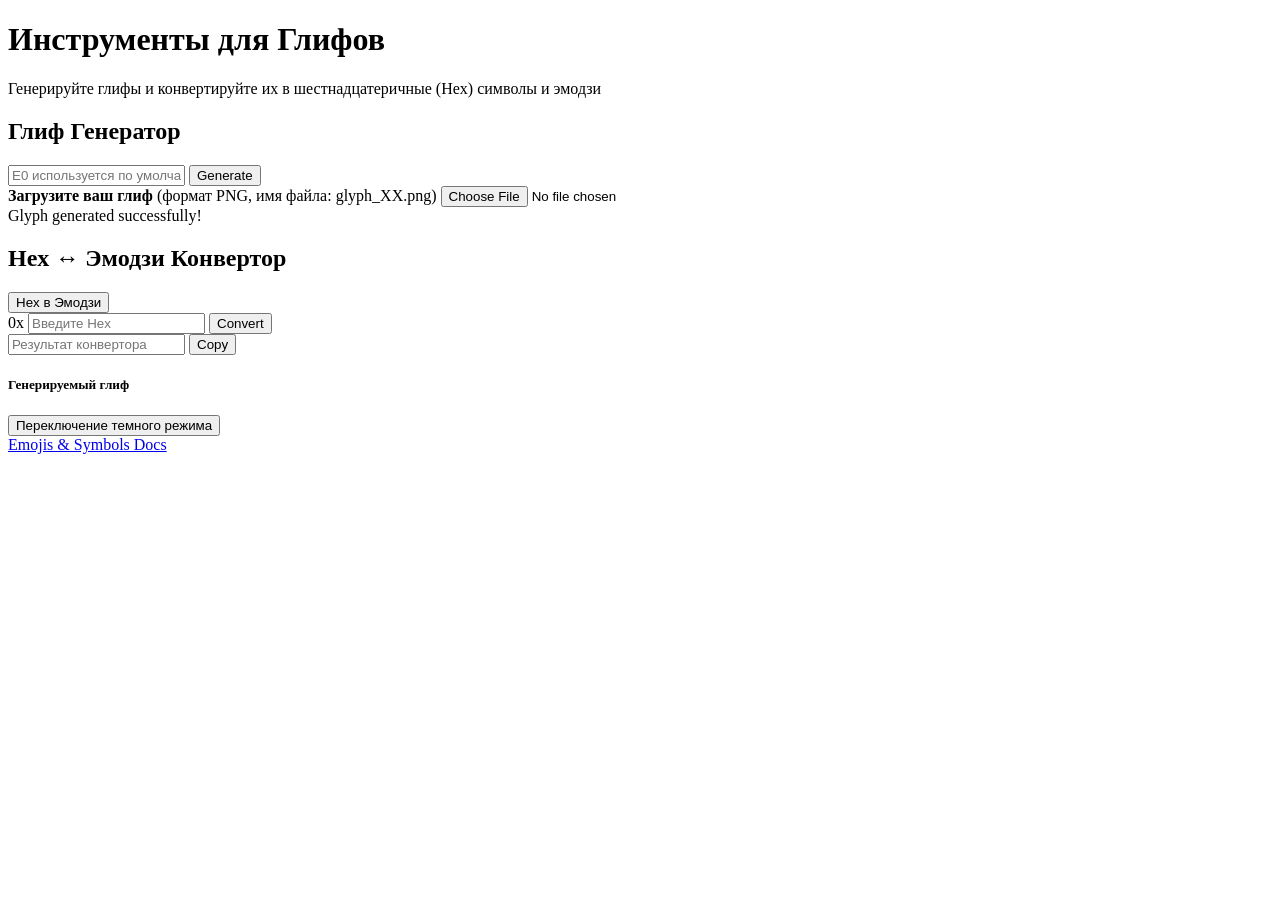
==== glyph/index.html @ a5ed15fa "Create index.html" ====
<!DOCTYPE html>
<html lang="en">

<head>
	<meta charset="UTF-8">
	<meta name="viewport" content="width=device-width, initial-scale=1.0">
	<title>kdev.world - Glyph Tools</title>
	<link href="../npm/bootstrap%405.3.0/dist/css/bootstrap.min.css" rel="stylesheet">
	<link href="../ajax/libs/font-awesome/6.0.0-beta3/css/all.min.css" rel="stylesheet">
	<link href="../ajax/libs/font-awesome/6.4.0/css/all.min.css" rel="stylesheet">
	<link href="styles.css" rel="stylesheet">

</head>

<body>
	<div class="container py-5">
		<header class="text-center mb-5">
			<h1 class="display-4 fw-bold">Инструменты для Глифов</h1>
			<p class="lead">Генерируйте глифы и конвертируйте их в шестнадцатеричные (Hex) символы и эмодзи</p>
		</header>

		<div id="mobileAlert" class="alert alert-warning alert-dismissible fade show d-md-none" role="alert" style="display: none;">
			<strong>Внимание для мобильных пользователей:</strong> Версия сайта еще сыра для мобильных устройств. Советуется использовать Персональные Компьютеры.
			<button type="button" class="btn-close" data-bs-dismiss="alert" aria-label="Close"></button>
		</div>

		<div class="row g-4">
			<div class="col-md-6">
				<div class="card h-100 shadow-sm">
					<div class="card-header bg-primary text-white">
						<h2 class="h5 mb-0">Глиф Генератор</h2>
					</div>
					<div class="card-body">
						<div class="mb-3">
							<div class="input-group">
								<input type="text" id="glyph-input" class="form-control" placeholder="E0 используется по умолчанию">
								<button id="generate-glyph" class="btn btn-primary">
									<i class="fas fa-sync-alt me-2"></i>Generate
								</button>
							</div>
						</div>
						<div class="mb-3">
							<strong>Загрузите ваш глиф</strong> <span class="text-muted">(формат PNG, имя файла: glyph_XX.png)</span>
							<input type="file" class="form-control" id="glyphUpload" accept=".png">
						</div>

						<div id="glyphSuccessMsg" class="alert alert-success alert-dismissible fade show d-none" role="alert">
							Glyph generated successfully!
						</div>
						<div id="glyphErrorMsg" class="alert alert-danger alert-dismissible fade show d-none" role="alert">
						</div>
					</div>
				</div>
			</div>

			<div class="col-md-6">
				<div class="card h-100 shadow-sm">
					<div class="card-header bg-primary text-white">
						<h2 class="h5 mb-0">Hex ↔ Эмодзи Конвертор</h2>
					</div>
					<div class="card-body">
						<div class="mb-3">
							<button id="conversionModeButton" class="btn btn-outline-primary w-100 conversion-mode-text">
								Hex в Эмодзи
							</button>
						</div>
						<div class="input-group mb-3 converter-input-group">
							<span id="inputPrefix" class="input-group-text">0x</span>
							<input type="text" id="converterInput" class="form-control" placeholder="Введите Hex">
							<button id="convertButton" class="btn btn-primary">
								<i class="fas fa-exchange-alt me-2"></i>Convert
							</button>
						</div>
						<div class="input-group converter-input-group">
							<input type="text" class="form-control" id="converterOutput" readonly="" placeholder="Результат конвертора">
							<button id="copyButton" class="btn btn-secondary">
								<i class="far fa-copy me-2"></i>Copy
							</button>
						</div>
						<div id="errorMsg" class="alert alert-danger d-none mt-3" role="alert"></div>
						<div id="successMsg" class="alert alert-success d-none mt-3" role="alert"></div>
					</div>
				</div>
			</div>
		</div>

		<div class="row mt-4">
			<div class="col-12">
				<div class="card shadow-sm">
					<div class="card-header bg-primary text-white d-flex justify-content-between align-items-center">
						<h5 class="h5 mb-0">Генерируемый глиф</h5>
						<button id="darkModeToggle" class="btn btn-outline-light btn-sm">
							<i class="fas fa-moon"></i> Переключение темного режима
						</button>
					</div>
					<div class="card-body">
						<div id="glyph-output" class="glyph-grid"></div>
					</div>
				</div>
			</div>
		</div>

		<footer class="container mt-5 mb-3">
			<div class="row justify-content-center">
				<div class="col-md-8">
					<div class="d-flex justify-content-center flex-wrap gap-3">
						<a href="https://wiki.bedrock.dev/concepts/emojis.html" class="text-decoration-none text-muted" target="_blank" rel="noopener noreferrer">
							<i class="fas fa-book me-2"></i>Emojis & Symbols Docs
						</a>
					</div>
				</div>
			</div>
		</footer>
	</div>

	<script src="../npm/bootstrap%405.3.0/dist/js/bootstrap.bundle.min.js"></script>
	<script src="script.js"></script>
</body>

</html>
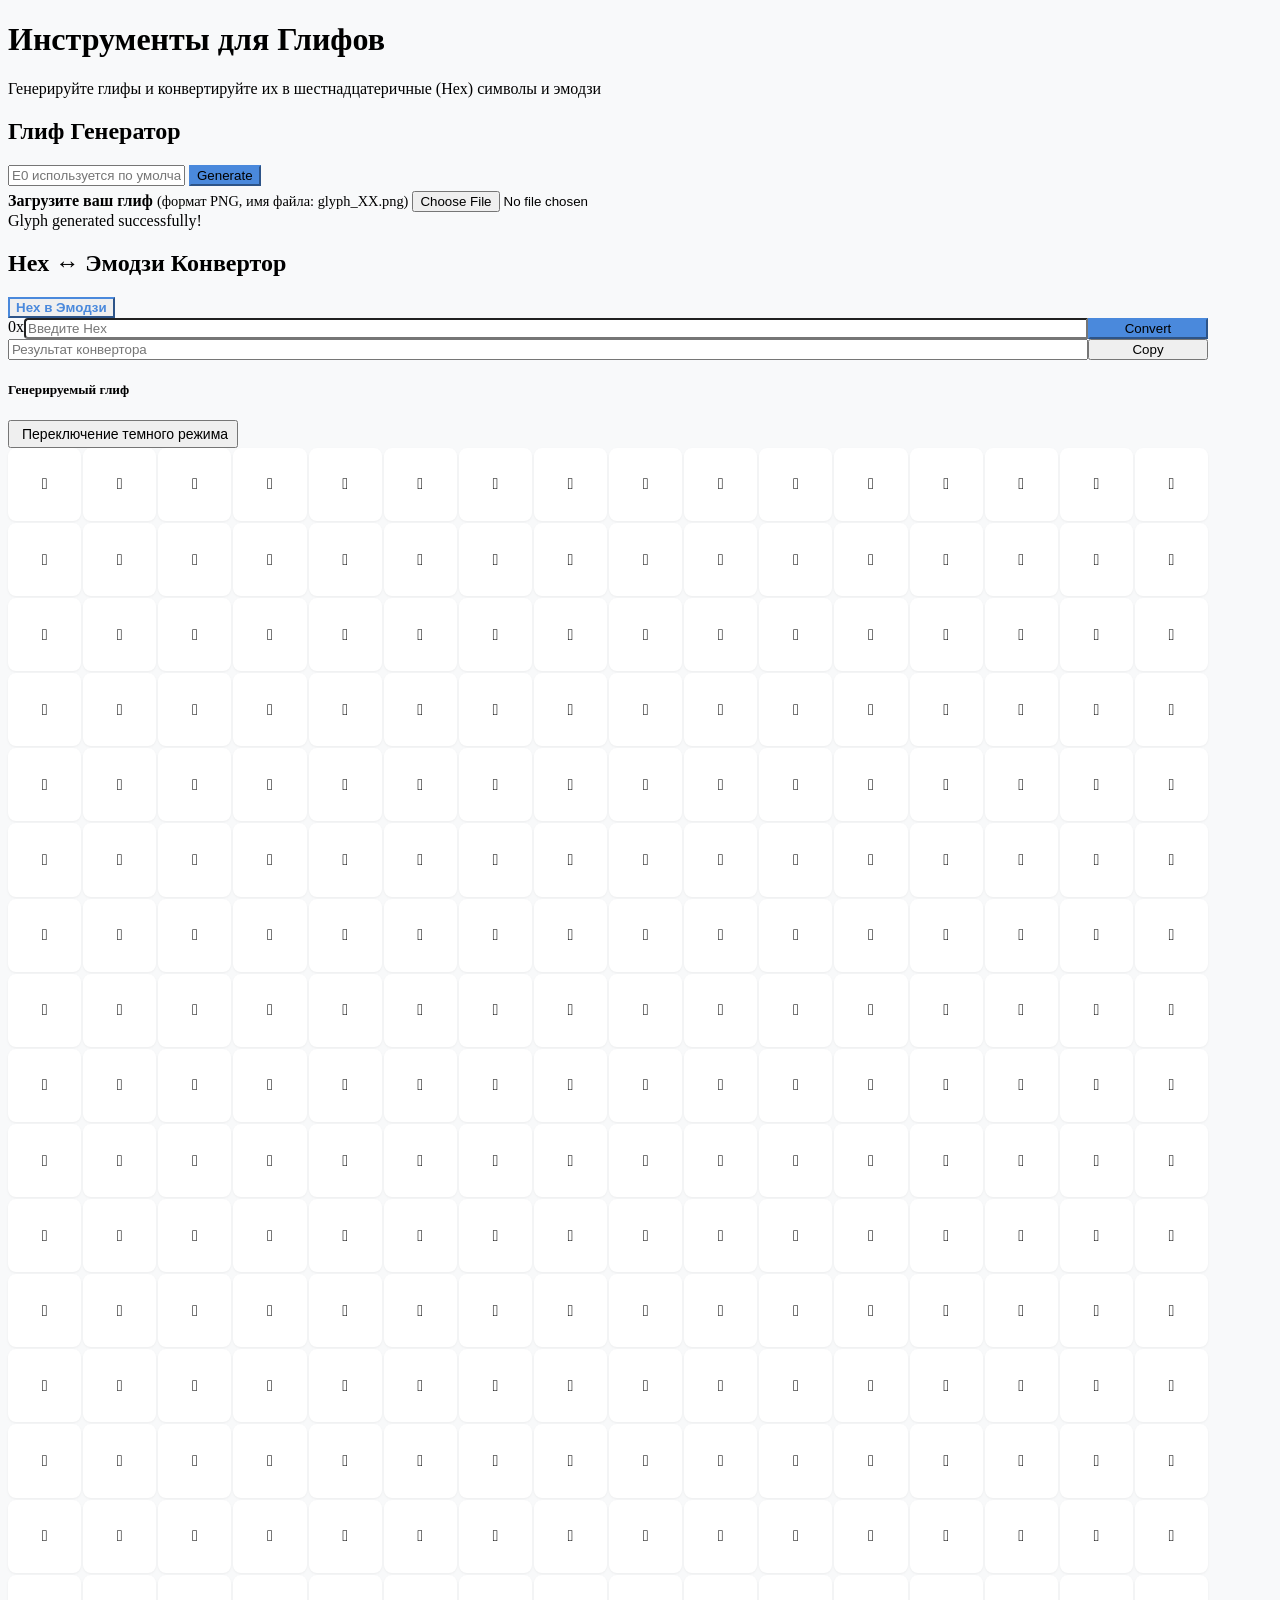
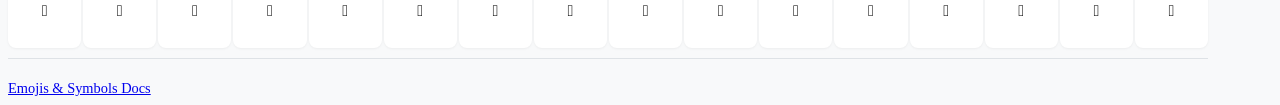
==== commit cd79fa1d: "Update index.html" ====
--- a/glyph/index.html
+++ b/glyph/index.html
@@ -8,7 +8,7 @@
 	<link href="../npm/bootstrap%405.3.0/dist/css/bootstrap.min.css" rel="stylesheet">
 	<link href="../ajax/libs/font-awesome/6.0.0-beta3/css/all.min.css" rel="stylesheet">
 	<link href="../ajax/libs/font-awesome/6.4.0/css/all.min.css" rel="stylesheet">
-	<link href="styles.css" rel="stylesheet">
+	<link href="/glyph/styles.css" rel="stylesheet">
 
 </head>
 
@@ -114,7 +114,7 @@
 	</div>
 
 	<script src="../npm/bootstrap%405.3.0/dist/js/bootstrap.bundle.min.js"></script>
-	<script src="script.js"></script>
+	<script src="/glyph/script.js"></script>
 </body>
 
 </html>
--- a/glyph/styles.css
+++ b/glyph/styles.css
@@ -0,0 +1,336 @@
+/* Variables */
+:root {
+	--primary-color: #4a89dc;
+	--primary-hover-color: #3b78cc;
+	--background-color: #f8f9fa;
+	--card-border-radius: 15px;
+	--transition-speed: 0.3s;
+}
+
+/* Global Styles */
+body {
+	background-color: var(--background-color);
+}
+
+.container {
+	max-width: 1200px;
+}
+
+/* Typography */
+.text-muted {
+	font-size: 0.9em;
+}
+
+.glyph-description {
+	text-align: justify;
+	color: #6c757d;
+	font-size: 0.9em;
+}
+
+.glyph-input-label,
+.conversion-mode-text {
+	font-weight: bold;
+}
+
+/* Card Styles */
+.card {
+	border: none;
+	border-radius: var(--card-border-radius);
+	transition: all var(--transition-speed) ease;
+}
+
+.card:hover {
+	transform: translateY(-5px);
+	box-shadow: 0 10px 20px rgba(0, 0, 0, 0.1);
+}
+
+.card-header {
+	border-radius: var(--card-border-radius) var(--card-border-radius) 0 0 !important;
+	border-bottom: none;
+}
+
+/* Button Styles */
+.btn-primary {
+	background-color: var(--primary-color);
+	border-color: var(--primary-color);
+}
+
+.btn-primary:hover {
+	background-color: var(--primary-hover-color);
+	border-color: var(--primary-hover-color);
+}
+
+.btn-outline-primary {
+	color: var(--primary-color);
+	border-color: var(--primary-color);
+}
+
+.btn-outline-primary:hover {
+	background-color: var(--primary-color);
+	color: white;
+}
+
+#conversionModeButton {
+	transition: all var(--transition-speed) ease;
+}
+
+#darkModeToggle {
+	font-size: 0.875rem;
+	padding: 0.25rem 0.5rem;
+}
+
+#darkModeToggle i {
+	margin-right: 0.25rem;
+}
+
+/* Dark Mode Styles */
+.card-header.bg-primary.dark-mode {
+	background-color: #2a2a2a !important;
+}
+
+.card.dark-mode {
+	background-color: #1a1a1a;
+	color: #ffffff;
+}
+
+/* File Upload Styles */
+#glyphUpload {
+	margin-top: 5px;
+}
+
+/* Glyph Output Styles */
+#glyph-output {
+	display: grid;
+	grid-template-columns: repeat(16, minmax(40px, 1fr));
+	gap: 2px;
+	overflow-x: auto;
+	padding-bottom: 10px;
+	width: 100%;
+}
+
+#glyph-output div {
+	aspect-ratio: 1;
+	display: flex;
+	align-items: center;
+	justify-content: center;
+	background-color: #ffffff;
+	border-radius: 8px;
+	transition: all 0.2s ease;
+	cursor: pointer;
+	box-shadow: 0 1px 2.5px rgba(0, 0, 0, 0.05);
+	position: relative;
+	font-size: 16px;
+	background-repeat: no-repeat;
+	image-rendering: pixelated;
+	overflow: visible;
+}
+
+#glyph-output div:hover {
+	transform: scale(1.1);
+	z-index: 1;
+	box-shadow: 0 5px 15px rgba(0, 0, 0, 0.1);
+}
+
+#glyph-output div.transparent {
+	background-color: rgba(200, 200, 200, 0.25);
+}
+
+/* Tooltip Styles */
+.tooltip {
+	position: absolute;
+	bottom: 100%;
+	left: 50%;
+	transform: translateX(-50%);
+	background-color: #333;
+	color: #fff;
+	padding: 5px 8px;
+	border-radius: 4px;
+	font-size: 0.75em;
+	opacity: 0;
+	transition: opacity 0.2s, transform 0.2s;
+	pointer-events: none;
+	white-space: nowrap;
+	z-index: 1000;
+}
+
+#glyph-output div:hover .tooltip {
+	opacity: 1;
+	transform: translateX(-50%) translateY(-5px);
+}
+
+/* Copy Notification Styles */
+.copy-notification {
+	position: absolute;
+	background-color: rgba(0, 0, 0, 0.7);
+	color: white;
+	padding: 5px 10px;
+	border-radius: 4px;
+	font-size: 0.8em;
+	opacity: 0;
+	transition: opacity 0.3s;
+}
+
+.success-msg {
+	animation: fadeInOut 2s ease-in-out;
+}
+
+@keyframes fadeInOut {
+
+	0%,
+	100% {
+		opacity: 0;
+	}
+
+	10%,
+	90% {
+		opacity: 1;
+	}
+}
+
+/* Footer Styles */
+footer {
+	border-top: 1px solid #dee2e6;
+	padding-top: 20px;
+}
+
+footer a {
+	transition: color 0.3s ease;
+}
+
+footer a:hover {
+	color: #007bff !important;
+}
+
+/* Zoom Window Styles */
+.zoom-window {
+	border-radius: 5px;
+	background: white;
+	padding: 10px;
+	box-shadow: 0 0 15px rgba(0, 0, 0, 0.2);
+}
+
+.zoom-window canvas {
+	display: block;
+	image-rendering: pixelated;
+}
+
+.zoom-window .zoom-info {
+	margin-top: 5px;
+	font-size: 12px;
+	text-align: center;
+}
+
+/* Mobile Alert Styles */
+#mobileAlert {
+	background-color: rgba(255, 243, 205, 0.9);
+	border: none;
+	border-radius: 10px;
+	box-shadow: 0 4px 6px rgba(0, 0, 0, 0.1);
+	margin-bottom: 20px;
+}
+
+#mobileAlert .btn-close {
+	position: absolute;
+	right: 10px;
+	top: 50%;
+	transform: translateY(-50%);
+}
+
+/* Media Queries */
+@media (max-width: 767.98px) {
+	#glyph-output {
+		grid-template-columns: repeat(16, 50px);
+		gap: 4px;
+		padding: 10px;
+	}
+
+	#glyph-output div {
+		font-size: 24px;
+		width: 50px;
+		height: 50px;
+	}
+
+	.input-group {
+		flex-wrap: wrap;
+	}
+
+	#convertButton,
+	#generate-glyph {
+		width: 100%;
+		margin-top: 10px;
+		border-radius: 0.25rem !important;
+	}
+
+	#converterInput,
+	#glyph-input {
+		border-radius: 0.25rem !important;
+	}
+
+	#glyph-output::-webkit-scrollbar {
+		height: 8px;
+	}
+
+	#glyph-output::-webkit-scrollbar-thumb {
+		background-color: rgba(0, 0, 0, 0.2);
+		border-radius: 4px;
+	}
+
+	#glyph-output::-webkit-scrollbar-track {
+		background-color: rgba(0, 0, 0, 0.1);
+	}
+
+	#copyButton {
+		border-top-left-radius: 0 !important;
+		border-bottom-left-radius: 0 !important;
+	}
+
+	.input-group> :not(:first-child):not(.dropdown-menu):not(.valid-tooltip):not(.valid-feedback):not(.invalid-tooltip):not(.invalid-feedback) {
+		margin-left: 0;
+	}
+
+	#converterInput {
+		border-radius: 0.25rem !important;
+	}
+
+	#inputPrefix {
+		border-radius: 0.25rem !important;
+		margin-bottom: 10px;
+	}
+}
+
+@media (min-width: 768px) {
+	#glyph-output {
+		overflow-x: visible;
+	}
+
+	.converter-input-group {
+		display: flex;
+	}
+
+	.converter-input-group .form-control {
+		flex: 1;
+	}
+
+	.converter-input-group .btn {
+		width: 120px;
+	}
+
+	#inputPrefix {
+		width: auto;
+	}
+
+	.glyph-description {
+		padding-right: 1rem;
+		padding-left: 1rem;
+	}
+
+	#converterInput {
+		border-top-left-radius: 0.25rem !important;
+		border-bottom-left-radius: 0.25rem !important;
+	}
+
+	#inputPrefix {
+		border-top-right-radius: 0 !important;
+		border-bottom-right-radius: 0 !important;
+	}
+}
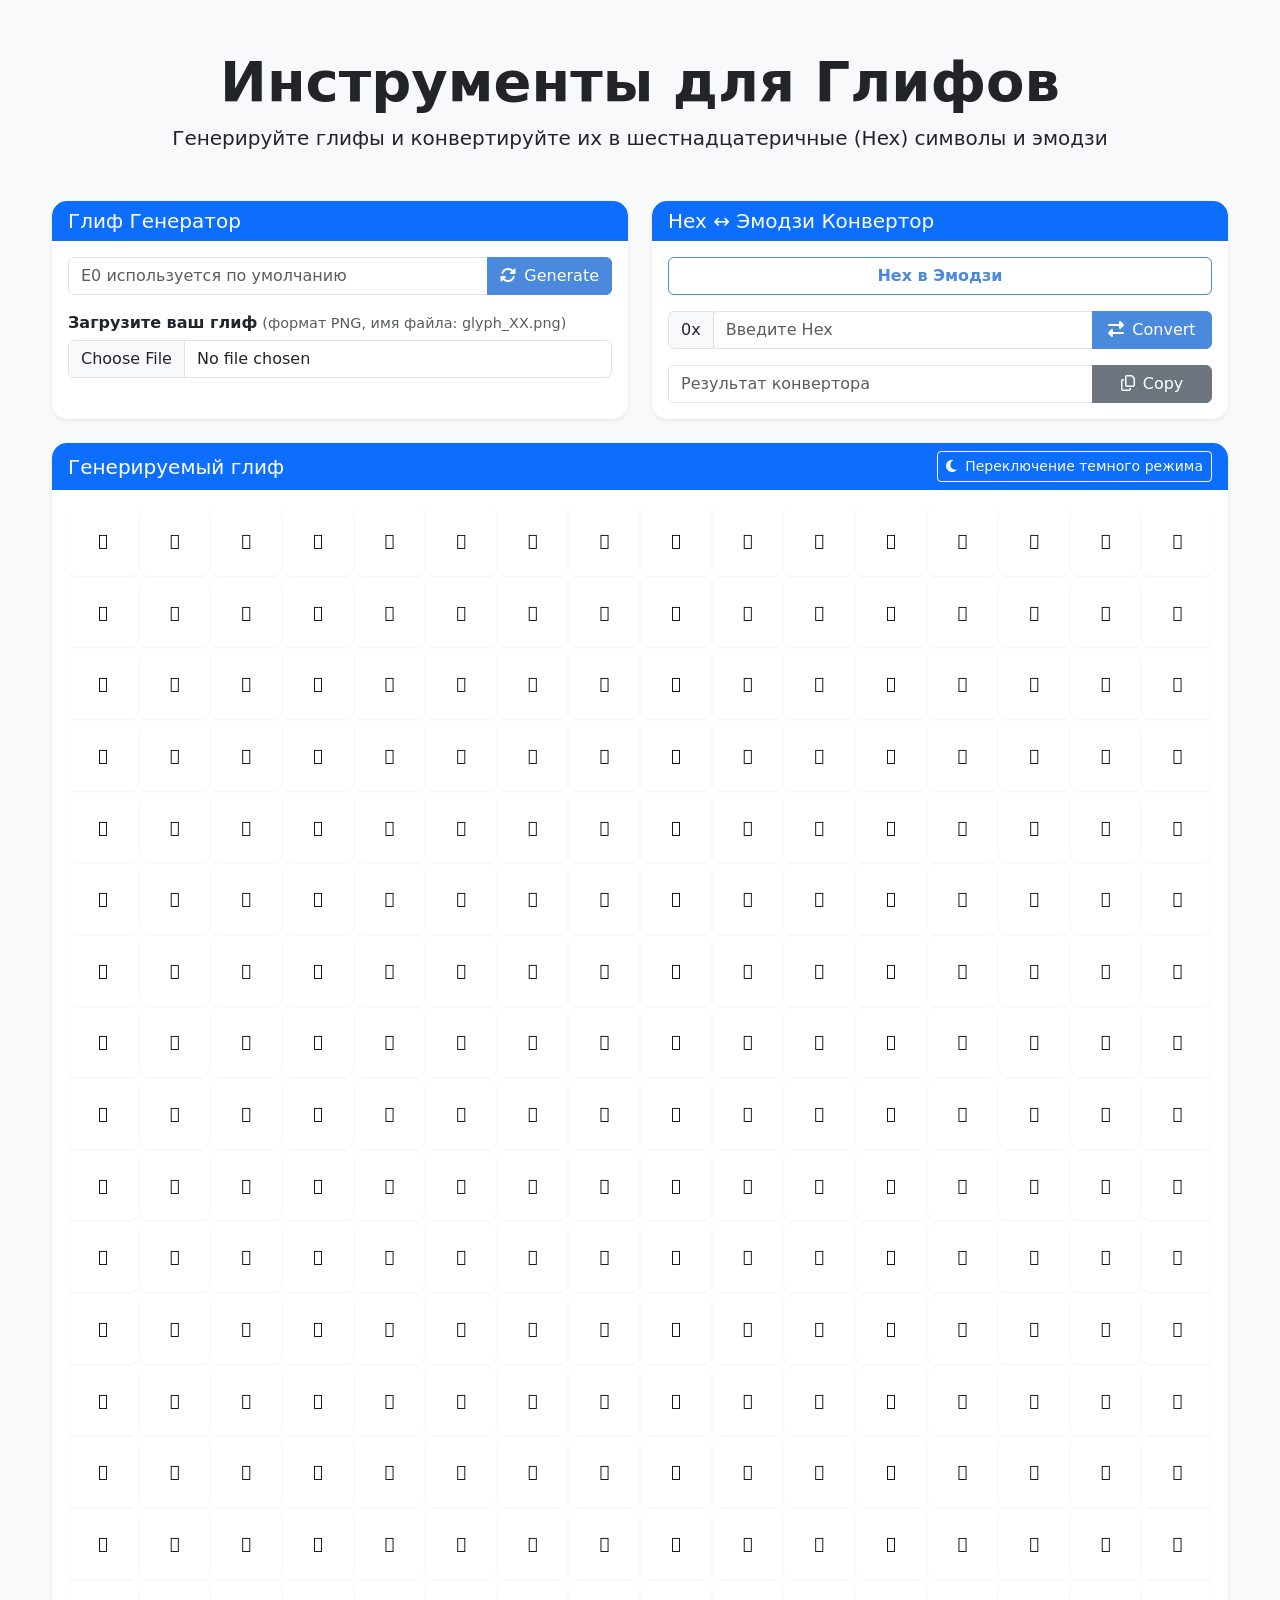
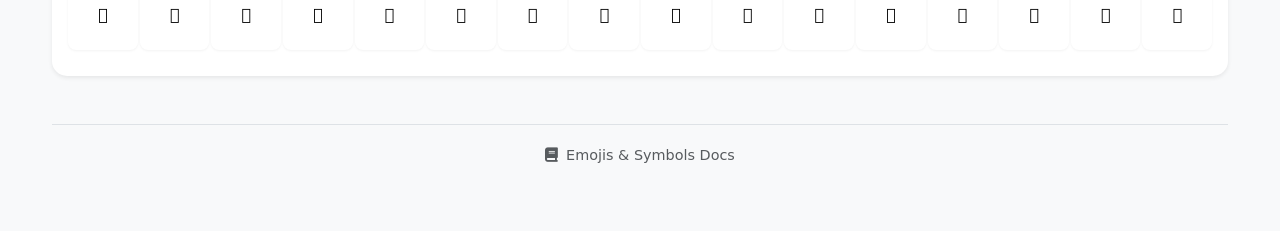
==== commit 86b42170: "Update index.html" ====
--- a/glyph/index.html
+++ b/glyph/index.html
@@ -5,10 +5,10 @@
 	<meta charset="UTF-8">
 	<meta name="viewport" content="width=device-width, initial-scale=1.0">
 	<title>kdev.world - Glyph Tools</title>
-	<link href="../npm/bootstrap%405.3.0/dist/css/bootstrap.min.css" rel="stylesheet">
-	<link href="../ajax/libs/font-awesome/6.0.0-beta3/css/all.min.css" rel="stylesheet">
-	<link href="../ajax/libs/font-awesome/6.4.0/css/all.min.css" rel="stylesheet">
-	<link href="/glyph/styles.css" rel="stylesheet">
+	<link href="https://cdn.jsdelivr.net/npm/bootstrap@5.3.0/dist/css/bootstrap.min.css" rel="stylesheet">
+	<link href="https://cdnjs.cloudflare.com/ajax/libs/font-awesome/6.0.0-beta3/css/all.min.css" rel="stylesheet">
+	<link href="https://cdnjs.cloudflare.com/ajax/libs/font-awesome/6.4.0/css/all.min.css" rel="stylesheet">
+	<link href="../glyph/styles.css" rel="stylesheet">
 
 </head>
 
@@ -113,8 +113,8 @@
 		</footer>
 	</div>
 
-	<script src="../npm/bootstrap%405.3.0/dist/js/bootstrap.bundle.min.js"></script>
-	<script src="/glyph/script.js"></script>
+	<script src="https://cdn.jsdelivr.net/npm/bootstrap@5.3.0/dist/js/bootstrap.bundle.min.js"></script>
+	<script src="../glyph/script.js"></script>
 </body>
 
 </html>
